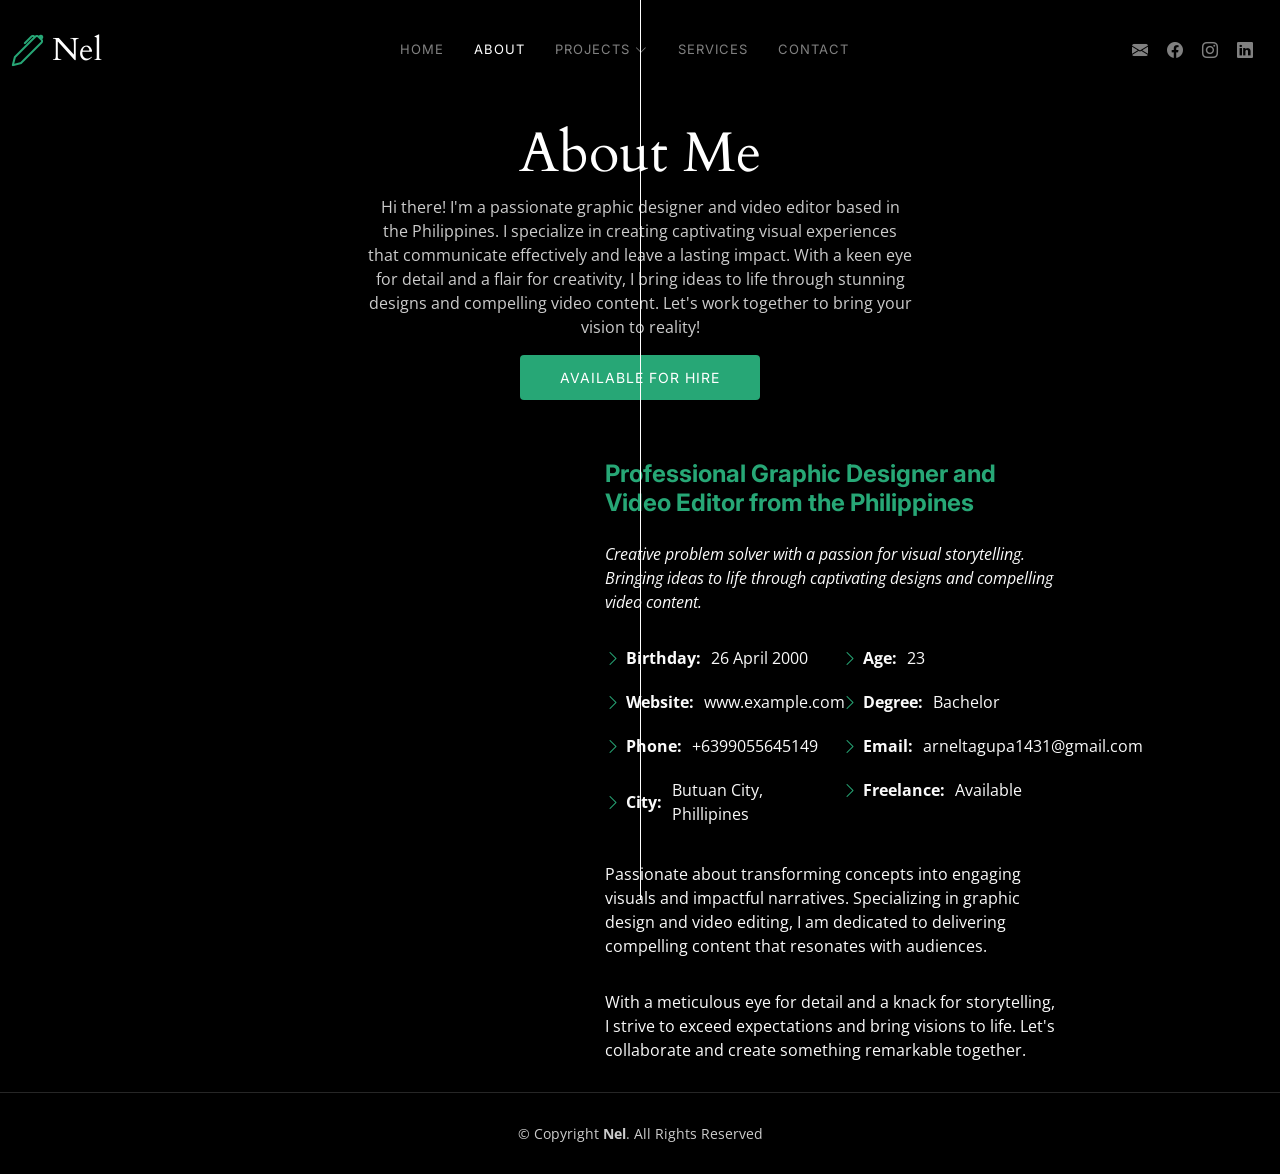
==== about.html @ 15272079 "first commit" ====
<!DOCTYPE html>
<html lang="en">

<head>
  <meta charset="utf-8">
  <meta content="width=device-width, initial-scale=1.0" name="viewport">

  <title>Nel Portfolio</title>
  <meta content="" name="description">
  <meta content="" name="keywords">

  <!-- Favicons -->
  <link href="assets/img/logo.webp" rel="apple-touch-icon">
  <link href="assets/img/logo.webp" rel="icon">


  <!-- Google Fonts -->
  <link rel="preconnect" href="https://fonts.googleapis.com">
  <link rel="preconnect" href="https://fonts.gstatic.com" crossorigin>
  <link href="https://fonts.googleapis.com/css2?family=Open+Sans:ital,wght@0,300;0,400;0,500;0,600;0,700;1,300;1,400;1,600;1,700&family=Inter:ital,wght@0,300;0,400;0,500;0,600;0,700;1,300;1,400;1,500;1,600;1,700&family=Cardo:ital,wght@0,400;0,700;1,400&display=swap" rel="stylesheet">

  <!-- Vendor CSS Files -->
  <link href="assets/vendor/bootstrap/css/bootstrap.min.css" rel="stylesheet">
  <link href="assets/vendor/bootstrap-icons/bootstrap-icons.css" rel="stylesheet">
  <link href="assets/vendor/swiper/swiper-bundle.min.css" rel="stylesheet">
  <link href="assets/vendor/glightbox/css/glightbox.min.css" rel="stylesheet">
  <link href="assets/vendor/aos/aos.css" rel="stylesheet">

  <!-- Template Main CSS File -->
  <link href="assets/css/main.css" rel="stylesheet">

  <!-- =======================================================
  * Template Name: PhotoFolio
  * Updated: Jan 29 2024 with Bootstrap v5.3.2
  * Template URL: https://bootstrapmade.com/photofolio-bootstrap-photography-website-template/
  * Author: BootstrapMade.com
  * License: https://bootstrapmade.com/license/
  ======================================================== -->
</head>

<body>

 <!-- ======= Header ======= -->
 <header id="header" class="header d-flex align-items-center fixed-top">
  <div class="container-fluid d-flex align-items-center justify-content-between">

    <a href="index.html" class="logo d-flex align-items-center  me-auto me-lg-0">
      <!-- Uncomment the line below if you also wish to use an image logo -->
      <!-- <img src="assets/img/logo.png" alt=""> -->
      <i class="bi bi-pen"></i>

      <h1>Nel</h1>
    </a>

    <nav id="navbar" class="navbar">
      <ul>
        <li><a href="index.html">Home</a></li>
        <li><a href="about.html" class="active">About</a></li>
        <li class="dropdown"><a href="#"><span>Projects</span> <i class="bi bi-chevron-down dropdown-indicator"></i></a>
          <ul>
            <li class="dropdown"><a href="#"><span>Graphics</span> <i class="bi bi-chevron-down dropdown-indicator"></i></a>
              <ul>
                <li><a href="banner.html">Banner</a></li>
                <li><a href="#">Logo Designer</a></li>
                <li><a href="#">Poster</a></li>
              </ul>
            </li>
            <li class="dropdown"><a href="#"><span>Videos</span> <i class="bi bi-chevron-down dropdown-indicator"></i></a>
              <ul>
                <li><a href="#">IG Reels</a></li>
                <li><a href="#">Social Media</a></li>
              </ul>
            </li>
            <li><a href="gallery.html">Ads</a></li>
          </ul>
        </li>
        <li><a href="services.html">Services</a></li>
        <li><a href="contact.html">Contact</a></li>
      </ul>
    </nav><!-- .navbar -->

    <div class="header-social-links">
      <a href="mailto:arneltagupa1431@gmail.com" class="gmail"><i class="bi bi-envelope-fill"></i></a>
      <a href="https://www.facebook.com/arnel.chainsmoker/" class="facebook"><i class="bi bi-facebook"></i></a>
      <a href="https://www.instagram.com/tagupa.arnel/" class="instagram"><i class="bi bi-instagram"></i></a>
      <a href="https://www.linkedin.com/in/arnel-tagupa-ba70b8272/" class="linkedin"><i class="bi bi-linkedin"></i></i></a>
    </div>
    <i class="mobile-nav-toggle mobile-nav-show bi bi-list"></i>
    <i class="mobile-nav-toggle mobile-nav-hide d-none bi bi-x"></i>

  </div>
</header><!-- End Header -->

  <main id="main" data-aos="fade" data-aos-delay="1500">

    <!-- ======= End Page Header ======= -->
    <div class="page-header d-flex align-items-center">
      <div class="container position-relative">
        <div class="row d-flex justify-content-center">
          <div class="col-lg-6 text-center">
            <h2>About Me</h2>
            <p>Hi there! I'm a passionate graphic designer and video editor based in the Philippines. I specialize in creating captivating visual experiences that communicate effectively and leave a lasting impact. With a keen eye for detail and a flair for creativity, I bring ideas to life through stunning designs and compelling video content. Let's work together to bring your vision to reality!</p>
            
            <a class="cta-btn" href="contact.html">Available for hire</a>

          </div>
        </div>
      </div>
    </div><!-- End Page Header -->

    <!-- ======= About Section ======= -->
    <section id="about" class="about">
      <div class="container">

        <div class="row gy-4 justify-content-center">
          <div class="col-lg-4">
            <img src="assets/img/profile.jpg" class="img-fluid" alt="">
          </div>
          <div class="col-lg-5 content">
            <h2>Professional Graphic Designer and Video Editor from the Philippines</h2>
<p class="fst-italic py-3">
  Creative problem solver with a passion for visual storytelling. Bringing ideas to life through captivating designs and compelling video content.
</p>

            <div class="row">
              <div class="col-lg-6">
                <ul>
                  <li><i class="bi bi-chevron-right"></i> <strong>Birthday:</strong> <span>26 April 2000</span></li>
                  <li><i class="bi bi-chevron-right"></i> <strong>Website:</strong> <span>www.example.com</span></li>
                  <li><i class="bi bi-chevron-right"></i> <strong>Phone:</strong> <span>+6399055645149</span></li>
                  <li><i class="bi bi-chevron-right"></i> <strong>City:</strong> <span>Butuan City, Phillipines</span></li>
                </ul>
              </div>
              <div class="col-lg-6">
                <ul>
                  <li><i class="bi bi-chevron-right"></i> <strong>Age:</strong> <span>23</span></li>
                  <li><i class="bi bi-chevron-right"></i> <strong>Degree:</strong> <span>Bachelor</span></li>
                  <li><i class="bi bi-chevron-right"></i> <strong>Email:</strong> <span>arneltagupa1431@gmail.com</span></li>
                  <li><i class="bi bi-chevron-right"></i> <strong>Freelance:</strong> <span>Available</span></li>
                </ul>
              </div>
            </div>
            <p class="py-3">
              Passionate about transforming concepts into engaging visuals and impactful narratives. Specializing in graphic design and video editing, I am dedicated to delivering compelling content that resonates with audiences.
          </p>
          <p class="m-0">
              With a meticulous eye for detail and a knack for storytelling, I strive to exceed expectations and bring visions to life. Let's collaborate and create something remarkable together.
          </p>
          </div>
        </div>

      </div>
    </section><!-- End About Section -->

  

  </main><!-- End #main -->

  <!-- ======= Footer ======= -->
  <footer id="footer" class="footer">
    <div class="container">
      <div class="copyright">
        &copy; Copyright <strong><span>Nel</span></strong>. All Rights Reserved
      </div>
   
    </div>
  </footer><!-- End Footer -->

  <a href="#" class="scroll-top d-flex align-items-center justify-content-center"><i class="bi bi-arrow-up-short"></i></a>

  <div id="preloader">
    <div class="line"></div>
  </div>

  <!-- Vendor JS Files -->
  <script src="assets/vendor/bootstrap/js/bootstrap.bundle.min.js"></script>
  <script src="assets/vendor/swiper/swiper-bundle.min.js"></script>
  <script src="assets/vendor/glightbox/js/glightbox.min.js"></script>
  <script src="assets/vendor/aos/aos.js"></script>
  <script src="assets/vendor/php-email-form/validate.js"></script>

  <!-- Template Main JS File -->
  <script src="assets/js/main.js"></script>

</body>

</html>
---- assets/css/main.css ----
/**
* Template Name: PhotoFolio
* Updated: Jan 29 2024 with Bootstrap v5.3.2
* Template URL: https://bootstrapmade.com/photofolio-bootstrap-photography-website-template/
* Author: BootstrapMade.com
* License: https://bootstrapmade.com/license/
*/

/*--------------------------------------------------------------
# Set main reusable colors and fonts using CSS variables
# Learn more about CSS variables at https://developer.mozilla.org/en-US/docs/Web/CSS/Using_CSS_custom_properties
--------------------------------------------------------------*/
/* Fonts */
:root {
  --font-default: "Open Sans", system-ui, -apple-system, "Segoe UI", Roboto, "Helvetica Neue", Arial, "Noto Sans", "Liberation Sans", sans-serif, "Apple Color Emoji", "Segoe UI Emoji", "Segoe UI Symbol", "Noto Color Emoji";
  --font-primary: "Inter", sans-serif;
  --font-secondary: "Cardo", sans-serif;
}

/* Colors */
:root {
  --color-default: #fafafa;
  --color-primary: #27a776;
  --color-secondary: #161718;
}

/* Smooth scroll behavior */
:root {
  scroll-behavior: smooth;
}

/*--------------------------------------------------------------
# General
--------------------------------------------------------------*/
body {
  font-family: var(--font-default);
  color: var(--color-default);
  background-color: #000;
}

a {
  color: var(--color-primary);
  text-decoration: none;
}

a:hover {
  color: #32cf93;
  text-decoration: none;
}

h1,
h2,
h3,
h4,
h5,
h6 {
  font-family: var(--font-primary);
}

/*--------------------------------------------------------------
# Sections & Section Header
--------------------------------------------------------------*/
.section-header {
  padding-bottom: 40px;
}

.section-header h2 {
  font-size: 14px;
  font-weight: 500;
  padding: 0;
  line-height: 1px;
  margin: 0 0 5px 0;
  letter-spacing: 2px;
  text-transform: uppercase;
  color: rgba(255, 255, 255, 0.6);
  font-family: var(--font-primary);
}

.section-header h2::after {
  content: "";
  width: 120px;
  height: 1px;
  display: inline-block;
  background: #5bd9a9;
  margin: 4px 10px;
}

.section-header p {
  margin: 0;
  margin: 0;
  font-size: 36px;
  font-weight: 700;
  font-family: var(--font-secondary);
  color: #fff;
}

/*--------------------------------------------------------------
# Page Header
--------------------------------------------------------------*/
.page-header {
  padding: 120px 0 60px 0;
  min-height: 30vh;
  position: relative;
}

.page-header h2 {
  font-size: 56px;
  font-weight: 500;
  color: #fff;
  font-family: var(--font-secondary);
}

@media (max-width: 768px) {
  .page-header h2 {
    font-size: 36px;
  }
}

.page-header p {
  color: rgba(255, 255, 255, 0.8);
}

.page-header .cta-btn {
  font-family: var(--font-primary);
  font-weight: 400;
  font-size: 14px;
  display: inline-block;
  padding: 12px 40px;
  border-radius: 4px;
  letter-spacing: 1px;
  text-transform: uppercase;
  transition: 0.3s;
  color: #fff;
  background: var(--color-primary);
}

.page-header .cta-btn:hover {
  background: #2cbc85;
}

/*--------------------------------------------------------------
# Scroll top button
--------------------------------------------------------------*/
.scroll-top {
  position: fixed;
  visibility: hidden;
  opacity: 0;
  right: 15px;
  bottom: -15px;
  z-index: 99999;
  background: var(--color-primary);
  width: 44px;
  height: 44px;
  border-radius: 50px;
  transition: all 0.4s;
}

.scroll-top i {
  font-size: 24px;
  color: #fff;
  line-height: 0;
}

.scroll-top:hover {
  background: rgba(39, 167, 118, 0.8);
  color: #fff;
}

.scroll-top.active {
  visibility: visible;
  opacity: 1;
  bottom: 15px;
}

/*--------------------------------------------------------------
# Preloader
--------------------------------------------------------------*/
#preloader {
  display: flex;
  position: fixed;
  inset: 0;
  width: 100%;
  height: 100vh;
  z-index: 99999;
}

#preloader:before,
#preloader:after {
  content: "";
  background-color: var(--color-secondary);
  position: absolute;
  inset: 0;
  width: 50%;
  height: 100%;
  transition: all 0.3s ease 0s;
  z-index: -1;
}

#preloader:after {
  left: auto;
  right: 0;
}

#preloader .line {
  position: relative;
  overflow: hidden;
  margin: auto;
  width: 1px;
  height: 280px;
  transition: all 0.8s ease 0s;
}

#preloader .line:before {
  content: "";
  position: absolute;
  background-color: #fff;
  left: 0;
  top: 50%;
  width: 1px;
  height: 0%;
  transform: translateY(-50%);
  animation: lineincrease 1000ms ease-in-out 0s forwards;
}

#preloader .line:after {
  content: "";
  position: absolute;
  background-color: #999;
  left: 0;
  top: 0;
  width: 1px;
  height: 100%;
  transform: translateY(-100%);
  animation: linemove 1200ms linear 0s infinite;
  animation-delay: 2000ms;
}

#preloader.loaded .line {
  opacity: 0;
  height: 100% !important;
}

#preloader.loaded .line:after {
  opacity: 0;
}

#preloader.loaded:before,
#preloader.loaded:after {
  animation: preloaderfinish 300ms ease-in-out 500ms forwards;
}

@keyframes lineincrease {
  0% {
    height: 0%;
  }

  100% {
    height: 100%;
  }
}

@keyframes linemove {
  0% {
    transform: translateY(200%);
  }

  100% {
    transform: translateY(-100%);
  }
}

@keyframes preloaderfinish {
  0% {
    width: 5 0%;
  }

  100% {
    width: 0%;
  }
}

/*--------------------------------------------------------------
# Header
--------------------------------------------------------------*/
.header {
  transition: all 0.5s;
  z-index: 997;
  padding: 30px 0;
  background-color: #000;
}

.header .logo {
  transition: 0.3s;
}

.header .logo img {
  max-height: 40px;
  margin-right: 8px;
}

.header .logo h1 {
  font-size: 32px;
  margin: 0;
  font-weight: 400;
  color: #fff;
  font-family: var(--font-secondary);
}

.header .logo i {
  font-size: 32px;
  margin-right: 8px;
  line-height: 0;
}

@media (max-width: 575px) {
  .header .logo h1 {
    font-size: 26px;
  }

  .header .logo i {
    font-size: 24px;
  }
}

.header .header-social-links {
  padding-right: 15px;
}

.header .header-social-links a {
  color: rgba(255, 255, 255, 0.5);
  padding-left: 15px;
  display: inline-block;
  line-height: 0px;
  transition: 0.3s;
  font-size: 16px;
}

.header .header-social-links a:hover {
  color: #fff;
}

@media (max-width: 575px) {
  .header .header-social-links a {
    padding-left: 5px;
  }
}

/*--------------------------------------------------------------
# Desktop Navigation
--------------------------------------------------------------*/
@media (min-width: 1280px) {
  .navbar {
    padding: 0;
  }

  .navbar ul {
    margin: 0;
    padding: 0;
    display: flex;
    list-style: none;
    align-items: center;
  }

  .navbar li {
    position: relative;
  }

  .navbar a,
  .navbar a:focus {
    display: flex;
    align-items: center;
    justify-content: space-between;
    padding: 10px 0 10px 30px;
    font-family: var(--font-primary);
    text-transform: uppercase;
    letter-spacing: 1px;
    font-size: 13px;
    font-weight: 400;
    color: rgba(255, 255, 255, 0.5);
    white-space: nowrap;
    transition: 0.3s;
  }

  .navbar a i,
  .navbar a:focus i {
    font-size: 12px;
    line-height: 0;
    margin-left: 5px;
  }

  .navbar a:hover,
  .navbar .active,
  .navbar .active:focus,
  .navbar li:hover>a {
    color: #fff;
  }

  .navbar .dropdown ul {
    display: block;
    position: absolute;
    left: 14px;
    top: calc(100% + 30px);
    margin: 0;
    padding: 10px 0;
    z-index: 99;
    opacity: 0;
    visibility: hidden;
    background: var(--color-secondary);
    transition: 0.3s;
    border-radius: 4px;
  }

  .navbar .dropdown ul li {
    min-width: 200px;
  }

  .navbar .dropdown ul a {
    padding: 10px 20px;
    font-size: 15px;
    text-transform: none;
    font-weight: 400;
  }

  .navbar .dropdown ul a i {
    font-size: 12px;
  }

  .navbar .dropdown ul a:hover,
  .navbar .dropdown ul .active:hover,
  .navbar .dropdown ul li:hover>a {
    color: #fff;
  }

  .navbar .dropdown:hover>ul {
    opacity: 1;
    top: 100%;
    visibility: visible;
  }

  .navbar .dropdown .dropdown ul {
    top: 0;
    left: calc(100% - 30px);
    visibility: hidden;
  }

  .navbar .dropdown .dropdown:hover>ul {
    opacity: 1;
    top: 0;
    left: 100%;
    visibility: visible;
  }
}

@media (min-width: 1280px) and (max-width: 1366px) {
  .navbar .dropdown .dropdown ul {
    left: -90%;
  }

  .navbar .dropdown .dropdown:hover>ul {
    left: -100%;
  }
}

@media (min-width: 1280px) {

  .mobile-nav-show,
  .mobile-nav-hide {
    display: none;
  }
}

/*--------------------------------------------------------------
# Mobile Navigation
--------------------------------------------------------------*/
@media (max-width: 1279px) {
  .navbar {
    position: fixed;
    top: 0;
    right: -100%;
    width: 100%;
    max-width: 400px;
    bottom: 0;
    transition: 0.3s;
    z-index: 9997;
  }

  .navbar ul {
    position: absolute;
    inset: 0;
    padding: 50px 0 10px 0;
    margin: 0;
    background: rgba(0, 0, 0, 0.9);
    overflow-y: auto;
    transition: 0.3s;
    z-index: 9998;
  }

  .navbar a,
  .navbar a:focus {
    display: flex;
    align-items: center;
    justify-content: space-between;
    padding: 10px 20px;
    font-family: var(--font-primary);
    font-size: 13px;
    text-transform: uppercase;
    font-weight: 400;
    color: rgba(255, 255, 255, 0.5);
    letter-spacing: 1px;
    white-space: nowrap;
    transition: 0.3s;
  }

  .navbar a i,
  .navbar a:focus i {
    font-size: 12px;
    line-height: 0;
    margin-left: 5px;
  }

  .navbar a:hover,
  .navbar .active,
  .navbar .active:focus,
  .navbar li:hover>a {
    color: #fff;
  }

  .navbar .dropdown ul,
  .navbar .dropdown .dropdown ul {
    position: static;
    display: none;
    padding: 10px 0;
    margin: 10px 20px;
    transition: all 0.5s ease-in-out;
    border: 1px solid black;
  }

  .navbar .dropdown>.dropdown-active,
  .navbar .dropdown .dropdown>.dropdown-active {
    display: block;
  }

  .mobile-nav-show {
    color: #fff;
    font-size: 28px;
    cursor: pointer;
    line-height: 0;
    transition: 0.5s;
    z-index: 9999;
    margin: 0 10px 0 10px;
  }

  .mobile-nav-hide {
    color: #fff;
    font-size: 32px;
    cursor: pointer;
    line-height: 0;
    transition: 0.5s;
    position: fixed;
    right: 20px;
    top: 20px;
    z-index: 9999;
  }

  .mobile-nav-active {
    overflow: hidden;
  }

  .mobile-nav-active .navbar {
    right: 0;
  }

  .mobile-nav-active .navbar:before {
    content: "";
    position: fixed;
    inset: 0;
    background: rgba(22, 23, 24, 0.8);
    z-index: 9996;
  }
}

/*--------------------------------------------------------------
# About Section
--------------------------------------------------------------*/
.about .content h2 {
  font-weight: 700;
  font-size: 24px;
  color: var(--color-primary);
}

.about .content ul {
  list-style: none;
  padding: 0;
}

.about .content ul li {
  margin-bottom: 20px;
  display: flex;
  align-items: center;
}

.about .content ul strong {
  margin-right: 10px;
}

.about .content ul i {
  font-size: 16px;
  margin-right: 5px;
  color: var(--color-primary);
  line-height: 0;
}

/*--------------------------------------------------------------
# Testimonials Section
--------------------------------------------------------------*/
.testimonials {
  margin-top: 80px;
}

.testimonials .testimonial-item {
  box-sizing: content-box;
  padding: 30px;
  margin: 40px 30px;
  background: var(--color-secondary);
  min-height: 320px;
  display: flex;
  flex-direction: column;
  text-align: center;
  transition: 0.3s;
}

.testimonials .testimonial-item .stars {
  margin-bottom: 15px;
}

.testimonials .testimonial-item .stars i {
  color: #ffc107;
  margin: 0 1px;
}

.testimonials .testimonial-item .testimonial-img {
  width: 90px;
  border-radius: 50%;
  border: 5px solid #474a4d;
  margin: 0 auto;
}

.testimonials .testimonial-item h3 {
  font-size: 18px;
  font-weight: bold;
  margin: 10px 0 5px 0;
  color: #fff;
}

.testimonials .testimonial-item h4 {
  font-size: 14px;
  color: rgba(255, 255, 255, 0.5);
  margin: 0;
}

.testimonials .testimonial-item p {
  font-style: italic;
  margin: 0 auto 15px auto;
}

.testimonials .swiper-pagination {
  margin-top: 20px;
  position: relative;
}

.testimonials .swiper-pagination .swiper-pagination-bullet {
  width: 12px;
  height: 12px;
  background-color: rgba(255, 255, 255, 0.2);
  opacity: 1;
}

.testimonials .swiper-pagination .swiper-pagination-bullet-active {
  background-color: rgba(255, 255, 255, 0.5);
}

.testimonials .swiper-slide {
  opacity: 0.3;
}

@media (max-width: 1199px) {
  .testimonials .swiper-slide-active {
    opacity: 1;
  }

  .testimonials .swiper-pagination {
    margin-top: 0;
  }

  .testimonials .testimonial-item {
    margin: 40px 20px;
  }
}

@media (min-width: 1200px) {
  .testimonials .swiper-slide-next {
    opacity: 1;
    transform: scale(1.12);
  }
}

/*--------------------------------------------------------------
# Pricing Section
--------------------------------------------------------------*/
.gallery {
  margin-top: 40px;
}

.gallery .gallery-item {
  position: relative;
  overflow: hidden;
  border-radius: 10px;
}

.gallery .gallery-item img {
  transition: 0.3s;
}

.gallery .gallery-links {
  position: absolute;
  inset: 0;
  opacity: 0;
  transition: all ease-in-out 0.3s;
  background: rgba(0, 0, 0, 0.6);
  z-index: 3;
}

.gallery .gallery-links .preview-link,
.gallery .gallery-links .details-link {
  font-size: 20px;
  color: rgba(255, 255, 255, 0.5);
  transition: 0.3s;
  line-height: 1.2;
  margin: 30px 8px 0 8px;
}

.gallery .gallery-links .preview-link:hover,
.gallery .gallery-links .details-link:hover {
  color: #fff;
}

.gallery .gallery-links .details-link {
  font-size: 30px;
  line-height: 0;
}

.gallery .gallery-item:hover .gallery-links {
  opacity: 1;
}

.gallery .gallery-item:hover .preview-link,
.gallery .gallery-item:hover .details-link {
  margin-top: 0;
}

.gallery .gallery-item:hover img {
  transform: scale(1.1);
}

.glightbox-clean .gslide-description {
  background: #222425;
}

.glightbox-clean .gslide-title {
  color: rgba(255, 255, 255, 0.8);
  margin: 0;
}

/*--------------------------------------------------------------
# Gallery Single Section
--------------------------------------------------------------*/
.gallery-single .portfolio-details-slider img {
  width: 100%;
}

.gallery-single .portfolio-details-slider .swiper-pagination .swiper-pagination-bullet {
  width: 12px;
  height: 12px;
  background-color: rgba(255, 255, 255, 0.7);
  opacity: 1;
}

.gallery-single .portfolio-details-slider .swiper-pagination .swiper-pagination-bullet-active {
  background-color: var(--color-primary);
}

.gallery-single .swiper-button-prev,
.gallery-single .swiper-button-next {
  width: 48px;
  height: 48px;
}

.gallery-single .swiper-button-prev:after,
.gallery-single .swiper-button-next:after {
  color: rgba(255, 255, 255, 0.8);
  background-color: rgba(0, 0, 0, 0.2);
  font-size: 24px;
  border-radius: 50%;
  width: 48px;
  height: 48px;
  display: flex;
  align-items: center;
  justify-content: center;
  transition: 0.3s;
}

.gallery-single .swiper-button-prev:hover:after,
.gallery-single .swiper-button-next:hover:after {
  background-color: rgba(0, 0, 0, 0.6);
}

@media (max-width: 575px) {

  .gallery-single .swiper-button-prev,
  .gallery-single .swiper-button-next {
    display: none;
  }
}

.gallery-single .portfolio-info h3 {
  font-size: 22px;
  font-weight: 700;
  margin-bottom: 20px;
  padding-bottom: 20px;
  position: relative;
  font-family: var(--font-secondary);
}

.gallery-single .portfolio-info h3:after {
  content: "";
  position: absolute;
  display: block;
  width: 50px;
  height: 3px;
  background: var(--color-primary);
  left: 0;
  bottom: 0;
}

.gallery-single .portfolio-info ul {
  list-style: none;
  padding: 0;
  font-size: 15px;
}

.gallery-single .portfolio-info ul li {
  display: flex;
  flex-direction: column;
  padding-bottom: 15px;
}

.gallery-single .portfolio-info ul strong {
  text-transform: uppercase;
  font-weight: 400;
  color: #6b7075;
  font-size: 14px;
}

.gallery-single .portfolio-info .btn-visit {
  padding: 8px 40px;
  background: var(--color-primary);
  color: #fff;
  border-radius: 50px;
  transition: 0.3s;
}

.gallery-single .portfolio-info .btn-visit:hover {
  background: #2cbc85;
}

.gallery-single .portfolio-description h2 {
  font-size: 26px;
  font-weight: 700;
  margin-bottom: 20px;
  color: #fff;
  font-family: var(--font-secondary);
}

.gallery-single .portfolio-description p {
  padding: 0;
}

.gallery-single .portfolio-description .testimonial-item {
  padding: 30px 30px 0 30px;
  position: relative;
  background: var(--color-secondary);
  height: 100%;
  margin-bottom: 50px;
}

.gallery-single .portfolio-description .testimonial-item .testimonial-img {
  width: 90px;
  border-radius: 50px;
  border: 6px solid #2e3133;
  float: left;
  margin: 0 10px 0 0;
}

.gallery-single .portfolio-description .testimonial-item h3 {
  font-size: 18px;
  font-weight: bold;
  margin: 15px 0 5px 0;
  padding-top: 20px;
}

.gallery-single .portfolio-description .testimonial-item h4 {
  font-size: 14px;
  color: rgba(255, 255, 255, 0.6);
  margin: 0;
}

.gallery-single .portfolio-description .testimonial-item .quote-icon-left,
.gallery-single .portfolio-description .testimonial-item .quote-icon-right {
  color: #5bd9a9;
  font-size: 26px;
  line-height: 0;
}

.gallery-single .portfolio-description .testimonial-item .quote-icon-left {
  display: inline-block;
  left: -5px;
  position: relative;
}

.gallery-single .portfolio-description .testimonial-item .quote-icon-right {
  display: inline-block;
  right: -5px;
  position: relative;
  top: 10px;
  transform: scale(-1, -1);
}

.gallery-single .portfolio-description .testimonial-item p {
  font-style: italic;
  margin: 0 0 15px 0 0 0;
  padding: 0;
}

/*--------------------------------------------------------------
# Services Section
--------------------------------------------------------------*/
.services .service-item {
  padding: 50px 30px;
  transition: all ease-in-out 0.4s;
  background: var(--color-secondary);
  height: 100%;
  overflow: hidden;
  z-index: 1;
}

.services .service-item:before {
  content: "";
  position: absolute;
  background: #1d1f20;
  top: -200px;
  transition: all 0.3s;
  z-index: -1;
}

.services .service-item i {
  background: var(--color-primary);
  color: #fff;
  font-size: 24px;
  transition: 0.3s;
  display: flex;
  align-items: center;
  justify-content: center;
  width: 56px;
  height: 56px;
  border-radius: 50%;
}

.services .service-item h4 {
  font-weight: 600;
  margin: 15px 0 0 0;
  transition: 0.3s;
  font-size: 20px;
}

.services .service-item h4 a {
  color: #fff;
}

.services .service-item p {
  line-height: 24px;
  font-size: 14px;
  margin: 15px 0 0 0;
}

.services .service-item:hover:before {
  background: var(--color-primary);
  right: 0;
  top: 0;
  width: 100%;
  height: 100%;
  border-radius: 0px;
}

.services .service-item:hover h4 a,
.services .service-item:hover p {
  color: #fff;
}

.services .service-item:hover i {
  background: #fff;
  color: var(--color-primary);
}

/*--------------------------------------------------------------
# Pricing Section
--------------------------------------------------------------*/
.pricing {
  margin-top: 80px;
}

.pricing .pricing-item {
  border-bottom: 1px dashed #474a4d;
  width: 100%;
  height: 100%;
  padding: 0 0 15px 0;
}

.pricing .pricing-item h3 {
  margin: 0;
  font-size: 18px;
  font-weight: 500;
  color: rgba(255, 255, 255, 0.6);
}

.pricing .pricing-item h4 {
  margin: 0;
  font-size: 16px;
}

/*--------------------------------------------------------------
# Contact Section
--------------------------------------------------------------*/
.contact .info-item+.info-item {
  margin-top: 40px;
}

.contact .info-item i {
  font-size: 20px;
  color: var(--color-primary);
  float: left;
  width: 44px;
  height: 44px;
  background: #222425;
  display: flex;
  justify-content: center;
  align-items: center;
  border-radius: 50px;
  transition: all 0.3s ease-in-out;
  margin-right: 15px;
}

.contact .info-item h4 {
  padding: 0;
  font-size: 20px;
  font-weight: 600;
  margin-bottom: 5px;
  color: rgba(255, 255, 255, 0.5);
}

.contact .info-item p {
  padding: 0;
  margin-bottom: 0;
  font-size: 14px;
  color: #fff;
}

.contact .info-item:hover i {
  background: var(--color-primary);
  color: #fff;
}

.contact .php-email-form {
  width: 100%;
}

.contact .php-email-form .form-group {
  padding-bottom: 8px;
}

.contact .php-email-form .error-message {
  display: none;
  color: #fff;
  background: #df1529;
  text-align: left;
  padding: 15px;
  font-weight: 600;
}

.contact .php-email-form .error-message br+br {
  margin-top: 25px;
}

.contact .php-email-form .sent-message {
  display: none;
  color: #fff;
  background: var(--color-primary);
  text-align: center;
  padding: 15px;
  font-weight: 600;
}

.contact .php-email-form .loading {
  display: none;
  background: var(--color-secondary);
  text-align: center;
  padding: 15px;
  color: rgba(255, 255, 255, 0.6);
}

.contact .php-email-form .loading:before {
  content: "";
  display: inline-block;
  border-radius: 50%;
  width: 24px;
  height: 24px;
  margin: 0 10px -6px 0;
  border: 3px solid var(--color-primary);
  border-top-color: var(--color-secondary);
  animation: animate-loading 1s linear infinite;
}

.contact .php-email-form input,
.contact .php-email-form textarea {
  border-radius: 4px;
  box-shadow: none;
  font-size: 14px;
  background-color: var(--color-secondary);
  border: 1px solid #2e3133;
  color: #fff;
}

.contact .php-email-form input {
  height: 44px;
}

.contact .php-email-form textarea {
  padding: 10px 12px;
}

.contact .php-email-form button[type=submit] {
  background: var(--color-primary);
  border: 0;
  padding: 10px 35px;
  color: #fff;
  transition: 0.4s;
  border-radius: 4px;
}

.contact .php-email-form button[type=submit]:hover {
  background: rgba(39, 167, 118, 0.8);
}

@keyframes animate-loading {
  0% {
    transform: rotate(0deg);
  }

  100% {
    transform: rotate(360deg);
  }
}

/*--------------------------------------------------------------
# Hero Section
--------------------------------------------------------------*/
.hero {
  width: 100%;
  min-height: 30vh;
  background: #000;
  background-size: cover;
  position: relative;
  padding: 140px 0 60px 0;
}

.hero h2 {
  margin: 0 0 10px 0;
  font-size: 38px;
  font-weight: 700;
  color: #fff;
  font-family: var(--font-secondary);
}

.hero h2 span {
  position: relative;
  z-index: 1;
  padding: 0 5px;
  display: inline-block;
}

.hero h2 span:before {
  content: "";
  position: absolute;
  height: 50%;
  bottom: 0;
  left: 0;
  right: 0;
  background: var(--color-primary);
  z-index: -1;
}

.hero p {
  color: rgba(255, 255, 255, 0.6);
  margin-bottom: 30px;
  font-size: 18px;
}

.hero .btn-get-started {
  font-family: var(--font-primary);
  font-weight: 400;
  font-size: 14px;
  display: inline-block;
  padding: 12px 40px;
  border-radius: 4px;
  letter-spacing: 1px;
  text-transform: uppercase;
  transition: 0.3s;
  color: #fff;
  background: var(--color-primary);
}

.hero .btn-get-started:hover {
  background: #2cbc85;
}

@media (max-width: 768px) {
  .hero h2 {
    font-size: 32px;
  }
}

/*--------------------------------------------------------------
# Footer
--------------------------------------------------------------*/
.footer {
  margin-top: 30px;
  padding: 30px 0;
  font-size: 14px;
  border-top: 1px solid rgba(255, 255, 255, 0.15);
}

.footer .copyright {
  text-align: center;
  color: rgba(255, 255, 255, 0.8);
}

.footer .credits {
  padding-top: 6px;
  text-align: center;
  font-size: 13px;
  color: rgba(255, 255, 255, 0.8);
}

.footer .credits a {
  color: var(--color-primary);
}
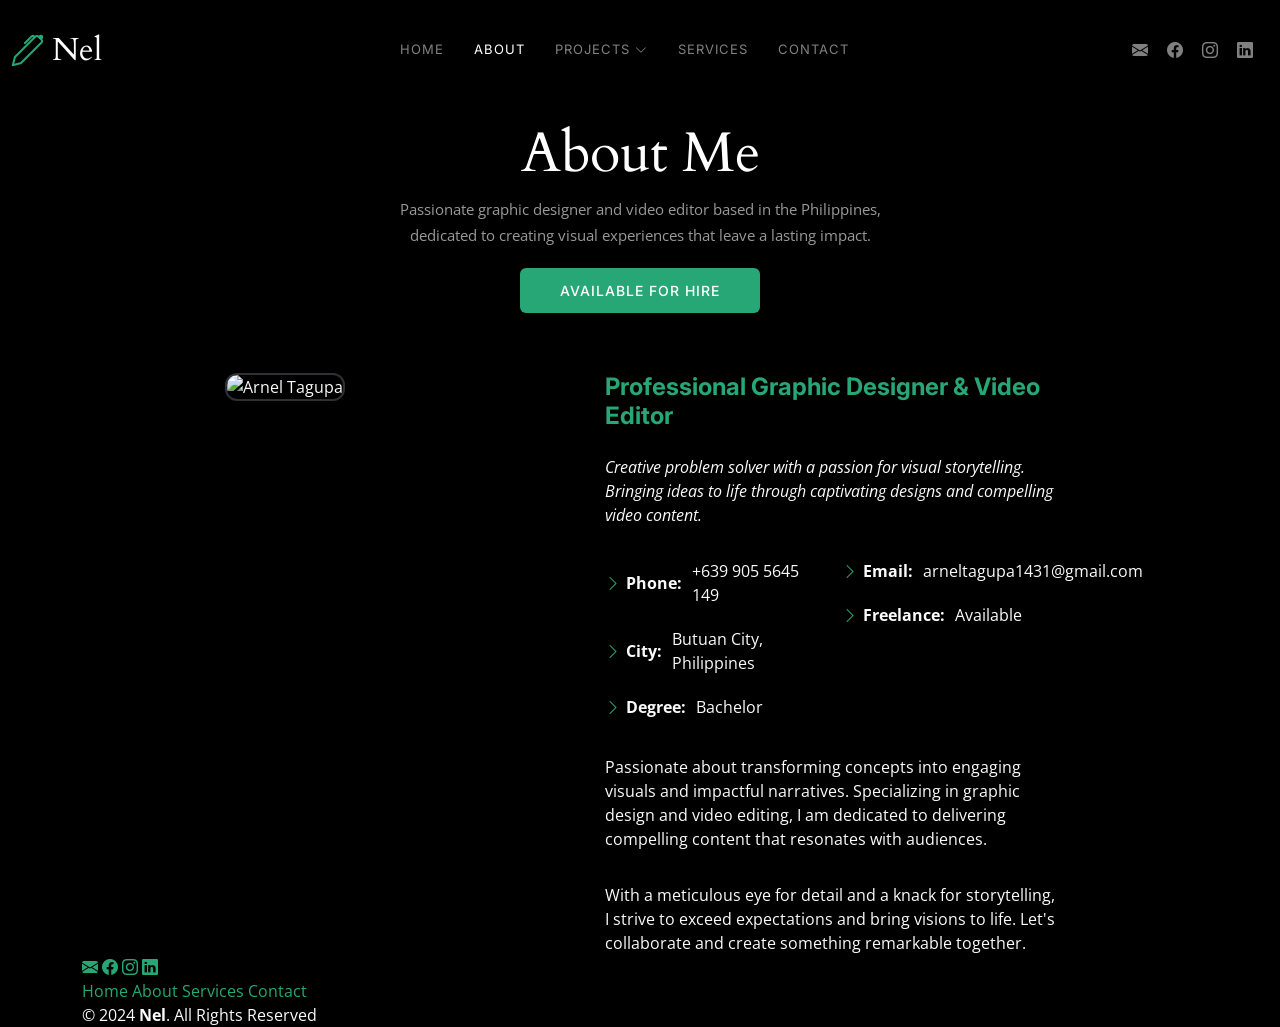
==== commit b5a1efb9: "Professional enhancement: refined page headers, section headers, testimonials, footers, performance " ====
--- a/about.html
+++ b/about.html
@@ -17,7 +17,8 @@
   <!-- Google Fonts -->
   <link rel="preconnect" href="https://fonts.googleapis.com">
   <link rel="preconnect" href="https://fonts.gstatic.com" crossorigin>
-  <link href="https://fonts.googleapis.com/css2?family=Open+Sans:ital,wght@0,300;0,400;0,500;0,600;0,700;1,300;1,400;1,600;1,700&family=Inter:ital,wght@0,300;0,400;0,500;0,600;0,700;1,300;1,400;1,500;1,600;1,700&family=Cardo:ital,wght@0,400;0,700;1,400&display=swap" rel="stylesheet">
+  <link rel="preload" as="style" href="https://fonts.googleapis.com/css2?family=Open+Sans:wght@300;400;600;700&family=Inter:wght@300;400;500;600;700&family=Cardo:ital,wght@0,400;0,700;1,400&display=swap">
+  <link href="https://fonts.googleapis.com/css2?family=Open+Sans:wght@300;400;600;700&family=Inter:wght@300;400;500;600;700&family=Cardo:ital,wght@0,400;0,700;1,400&display=swap" rel="stylesheet" media="print" onload="this.media='all'">
 
   <!-- Vendor CSS Files -->
   <link href="assets/vendor/bootstrap/css/bootstrap.min.css" rel="stylesheet">
@@ -29,13 +30,6 @@
   <!-- Template Main CSS File -->
   <link href="assets/css/main.css" rel="stylesheet">
 
-  <!-- =======================================================
-  * Template Name: PhotoFolio
-  * Updated: Jan 29 2024 with Bootstrap v5.3.2
-  * Template URL: https://bootstrapmade.com/photofolio-bootstrap-photography-website-template/
-  * Author: BootstrapMade.com
-  * License: https://bootstrapmade.com/license/
-  ======================================================== -->
 </head>
 
 <body>
@@ -45,10 +39,7 @@
   <div class="container-fluid d-flex align-items-center justify-content-between">
 
     <a href="index.html" class="logo d-flex align-items-center  me-auto me-lg-0">
-      <!-- Uncomment the line below if you also wish to use an image logo -->
-      <!-- <img src="assets/img/logo.png" alt=""> -->
       <i class="bi bi-pen"></i>
-
       <h1>Nel</h1>
     </a>
 
@@ -61,14 +52,13 @@
             <li class="dropdown"><a href="#"><span>Graphics</span> <i class="bi bi-chevron-down dropdown-indicator"></i></a>
               <ul>
                 <li><a href="banner.html">Banner</a></li>
-                <li><a href="#">Logo Designer</a></li>
-                <li><a href="#">Poster</a></li>
+                <li><a href="poster.html">Poster</a></li>
               </ul>
             </li>
             <li class="dropdown"><a href="#"><span>Videos</span> <i class="bi bi-chevron-down dropdown-indicator"></i></a>
               <ul>
-                <li><a href="#">IG Reels</a></li>
-                <li><a href="#">Social Media</a></li>
+                <li><a href="videos.html">IG Reels</a></li>
+                <li><a href="socialmedia.html">Social Media</a></li>
               </ul>
             </li>
             <li><a href="gallery.html">Ads</a></li>
@@ -83,7 +73,7 @@
       <a href="mailto:arneltagupa1431@gmail.com" class="gmail"><i class="bi bi-envelope-fill"></i></a>
       <a href="https://www.facebook.com/arnel.chainsmoker/" class="facebook"><i class="bi bi-facebook"></i></a>
       <a href="https://www.instagram.com/tagupa.arnel/" class="instagram"><i class="bi bi-instagram"></i></a>
-      <a href="https://www.linkedin.com/in/arnel-tagupa-ba70b8272/" class="linkedin"><i class="bi bi-linkedin"></i></i></a>
+      <a href="https://www.linkedin.com/in/arnel-tagupa-ba70b8272/" class="linkedin"><i class="bi bi-linkedin"></i></a>
     </div>
     <i class="mobile-nav-toggle mobile-nav-show bi bi-list"></i>
     <i class="mobile-nav-toggle mobile-nav-hide d-none bi bi-x"></i>
@@ -91,7 +81,7 @@
   </div>
 </header><!-- End Header -->
 
-  <main id="main" data-aos="fade" data-aos-delay="1500">
+  <main id="main" data-aos="fade" data-aos-delay="200">
 
     <!-- ======= End Page Header ======= -->
     <div class="page-header d-flex align-items-center">
@@ -99,10 +89,8 @@
         <div class="row d-flex justify-content-center">
           <div class="col-lg-6 text-center">
             <h2>About Me</h2>
-            <p>Hi there! I'm a passionate graphic designer and video editor based in the Philippines. I specialize in creating captivating visual experiences that communicate effectively and leave a lasting impact. With a keen eye for detail and a flair for creativity, I bring ideas to life through stunning designs and compelling video content. Let's work together to bring your vision to reality!</p>
-            
+            <p>Passionate graphic designer and video editor based in the Philippines, dedicated to creating visual experiences that leave a lasting impact.</p>
             <a class="cta-btn" href="contact.html">Available for hire</a>
-
           </div>
         </div>
       </div>
@@ -114,27 +102,24 @@
 
         <div class="row gy-4 justify-content-center">
           <div class="col-lg-4">
-            <img src="assets/img/profile.jpg" class="img-fluid" alt="">
+            <img src="assets/img/profile.jpg" class="img-fluid" alt="Arnel Tagupa" loading="lazy">
           </div>
           <div class="col-lg-5 content">
-            <h2>Professional Graphic Designer and Video Editor from the Philippines</h2>
-<p class="fst-italic py-3">
-  Creative problem solver with a passion for visual storytelling. Bringing ideas to life through captivating designs and compelling video content.
-</p>
+            <h2>Professional Graphic Designer &amp; Video Editor</h2>
+            <p class="fst-italic py-3">
+              Creative problem solver with a passion for visual storytelling. Bringing ideas to life through captivating designs and compelling video content.
+            </p>
 
             <div class="row">
               <div class="col-lg-6">
                 <ul>
-                  <li><i class="bi bi-chevron-right"></i> <strong>Birthday:</strong> <span>26 April 2000</span></li>
-                  <li><i class="bi bi-chevron-right"></i> <strong>Website:</strong> <span>www.example.com</span></li>
-                  <li><i class="bi bi-chevron-right"></i> <strong>Phone:</strong> <span>+6399055645149</span></li>
-                  <li><i class="bi bi-chevron-right"></i> <strong>City:</strong> <span>Butuan City, Phillipines</span></li>
+                  <li><i class="bi bi-chevron-right"></i> <strong>Phone:</strong> <span>+639 905 5645 149</span></li>
+                  <li><i class="bi bi-chevron-right"></i> <strong>City:</strong> <span>Butuan City, Philippines</span></li>
+                  <li><i class="bi bi-chevron-right"></i> <strong>Degree:</strong> <span>Bachelor</span></li>
                 </ul>
               </div>
               <div class="col-lg-6">
                 <ul>
-                  <li><i class="bi bi-chevron-right"></i> <strong>Age:</strong> <span>23</span></li>
-                  <li><i class="bi bi-chevron-right"></i> <strong>Degree:</strong> <span>Bachelor</span></li>
                   <li><i class="bi bi-chevron-right"></i> <strong>Email:</strong> <span>arneltagupa1431@gmail.com</span></li>
                   <li><i class="bi bi-chevron-right"></i> <strong>Freelance:</strong> <span>Available</span></li>
                 </ul>
@@ -142,10 +127,10 @@
             </div>
             <p class="py-3">
               Passionate about transforming concepts into engaging visuals and impactful narratives. Specializing in graphic design and video editing, I am dedicated to delivering compelling content that resonates with audiences.
-          </p>
-          <p class="m-0">
+            </p>
+            <p class="m-0">
               With a meticulous eye for detail and a knack for storytelling, I strive to exceed expectations and bring visions to life. Let's collaborate and create something remarkable together.
-          </p>
+            </p>
           </div>
         </div>
 
@@ -159,10 +144,21 @@
   <!-- ======= Footer ======= -->
   <footer id="footer" class="footer">
     <div class="container">
+      <div class="footer-social">
+        <a href="mailto:arneltagupa1431@gmail.com" aria-label="Email"><i class="bi bi-envelope-fill"></i></a>
+        <a href="https://www.facebook.com/arnel.chainsmoker/" aria-label="Facebook"><i class="bi bi-facebook"></i></a>
+        <a href="https://www.instagram.com/tagupa.arnel/" aria-label="Instagram"><i class="bi bi-instagram"></i></a>
+        <a href="https://www.linkedin.com/in/arnel-tagupa-ba70b8272/" aria-label="LinkedIn"><i class="bi bi-linkedin"></i></a>
+      </div>
+      <div class="footer-links">
+        <a href="index.html">Home</a>
+        <a href="about.html">About</a>
+        <a href="services.html">Services</a>
+        <a href="contact.html">Contact</a>
+      </div>
       <div class="copyright">
-        &copy; Copyright <strong><span>Nel</span></strong>. All Rights Reserved
+        &copy; 2024 <strong><span>Nel</span></strong>. All Rights Reserved
       </div>
-   
     </div>
   </footer><!-- End Footer -->
 
--- a/assets/css/main.css
+++ b/assets/css/main.css
@@ -81,12 +81,11 @@
   width: 120px;
   height: 1px;
   display: inline-block;
-  background: #5bd9a9;
+  background: var(--color-primary);
   margin: 4px 10px;
 }
 
 .section-header p {
-  margin: 0;
   margin: 0;
   font-size: 36px;
   font-weight: 700;
@@ -108,6 +107,7 @@
   font-weight: 500;
   color: #fff;
   font-family: var(--font-secondary);
+  letter-spacing: -0.5px;
 }
 
 @media (max-width: 768px) {
@@ -117,25 +117,31 @@
 }
 
 .page-header p {
-  color: rgba(255, 255, 255, 0.8);
+  color: rgba(255, 255, 255, 0.6);
+  max-width: 600px;
+  margin: 10px auto 20px;
+  line-height: 1.7;
+  font-size: 15px;
 }
 
 .page-header .cta-btn {
   font-family: var(--font-primary);
-  font-weight: 400;
+  font-weight: 500;
   font-size: 14px;
   display: inline-block;
   padding: 12px 40px;
-  border-radius: 4px;
+  border-radius: 6px;
   letter-spacing: 1px;
   text-transform: uppercase;
-  transition: 0.3s;
+  transition: all 0.3s;
   color: #fff;
   background: var(--color-primary);
 }
 
 .page-header .cta-btn:hover {
-  background: #2cbc85;
+  background: #22936a;
+  transform: translateY(-2px);
+  box-shadow: 0 6px 20px rgba(39, 167, 118, 0.3);
 }
 
 /*--------------------------------------------------------------
@@ -219,7 +225,7 @@
   width: 1px;
   height: 0%;
   transform: translateY(-50%);
-  animation: lineincrease 1000ms ease-in-out 0s forwards;
+  animation: lineincrease 400ms ease-in-out 0s forwards;
 }
 
 #preloader .line:after {
@@ -231,8 +237,8 @@
   width: 1px;
   height: 100%;
   transform: translateY(-100%);
-  animation: linemove 1200ms linear 0s infinite;
-  animation-delay: 2000ms;
+  animation: linemove 600ms linear 0s infinite;
+  animation-delay: 400ms;
 }
 
 #preloader.loaded .line {
@@ -246,7 +252,7 @@
 
 #preloader.loaded:before,
 #preloader.loaded:after {
-  animation: preloaderfinish 300ms ease-in-out 500ms forwards;
+  animation: preloaderfinish 300ms ease-in-out 100ms forwards;
 }
 
 @keyframes lineincrease {
@@ -610,6 +616,11 @@
   line-height: 0;
 }
 
+.about img {
+  border-radius: 12px;
+  border: 2px solid #2e3133;
+}
+
 /*--------------------------------------------------------------
 # Testimonials Section
 --------------------------------------------------------------*/
@@ -627,6 +638,8 @@
   flex-direction: column;
   text-align: center;
   transition: 0.3s;
+  border-radius: 8px;
+  border: 1px solid #2e3133;
 }
 
 .testimonials .testimonial-item .stars {
@@ -715,10 +728,17 @@
   position: relative;
   overflow: hidden;
   border-radius: 10px;
+  border: 1px solid rgba(255, 255, 255, 0.05);
+  transition: all 0.3s;
+}
+
+.gallery .gallery-item:hover {
+  border-color: rgba(39, 167, 118, 0.3);
+  box-shadow: 0 8px 30px rgba(0, 0, 0, 0.3);
 }
 
 .gallery .gallery-item img {
-  transition: 0.3s;
+  transition: 0.4s;
 }
 
 .gallery .gallery-links {
@@ -951,6 +971,8 @@
   height: 100%;
   overflow: hidden;
   z-index: 1;
+  border-radius: 8px;
+  border: 1px solid #2e3133;
 }
 
 .services .service-item:before {
@@ -972,7 +994,7 @@
   justify-content: center;
   width: 56px;
   height: 56px;
-  border-radius: 50%;
+  border-radius: 12px;
 }
 
 .services .service-item h4 {
@@ -987,9 +1009,10 @@
 }
 
 .services .service-item p {
-  line-height: 24px;
+  line-height: 1.7;
   font-size: 14px;
   margin: 15px 0 0 0;
+  color: rgba(255, 255, 255, 0.6);
 }
 
 .services .service-item:hover:before {
@@ -1238,28 +1261,4 @@
   }
 }
 
-/*--------------------------------------------------------------
-# Footer
---------------------------------------------------------------*/
-.footer {
-  margin-top: 30px;
-  padding: 30px 0;
-  font-size: 14px;
-  border-top: 1px solid rgba(255, 255, 255, 0.15);
-}
-
-.footer .copyright {
-  text-align: center;
-  color: rgba(255, 255, 255, 0.8);
-}
-
-.footer .credits {
-  padding-top: 6px;
-  text-align: center;
-  font-size: 13px;
-  color: rgba(255, 255, 255, 0.8);
-}
-
-.footer .credits a {
-  color: var(--color-primary);
-}+/*--------------------------------------------------------------\n# Footer\n--------------------------------------------------------------*/\n.footer {\n  margin-top: 30px;\n  padding: 30px 0;\n  font-size: 14px;\n  border-top: 1px solid rgba(255, 255, 255, 0.1);\n}\n\n.footer .copyright {\n  text-align: center;\n  color: rgba(255, 255, 255, 0.5);\n}\n\n.footer .copyright strong {\n  color: rgba(255, 255, 255, 0.8);\n}\n\n.footer .footer-links {\n  display: flex;\n  justify-content: center;\n  gap: 20px;\n  margin-bottom: 15px;\n}\n\n.footer .footer-links a {\n  color: rgba(255, 255, 255, 0.5);\n  font-size: 13px;\n  text-transform: uppercase;\n  letter-spacing: 1px;\n  transition: 0.3s;\n}\n\n.footer .footer-links a:hover {\n  color: var(--color-primary);\n}\n\n.footer .footer-social {\n  display: flex;\n  justify-content: center;\n  gap: 14px;\n  margin-bottom: 18px;\n}\n\n.footer .footer-social a {\n  width: 36px;\n  height: 36px;\n  border-radius: 50%;\n  background: rgba(255, 255, 255, 0.05);\n  border: 1px solid rgba(255, 255, 255, 0.1);\n  color: rgba(255, 255, 255, 0.5);\n  display: inline-flex;\n  align-items: center;\n  justify-content: center;\n  font-size: 14px;\n  transition: all 0.3s;\n}\n\n.footer .footer-social a:hover {\n  background: var(--color-primary);\n  border-color: var(--color-primary);\n  color: #fff;\n}\n\n.footer .credits {\n  padding-top: 6px;\n  text-align: center;\n  font-size: 13px;\n  color: rgba(255, 255, 255, 0.8);\n}\n\n.footer .credits a {\n  color: var(--color-primary);\n}
